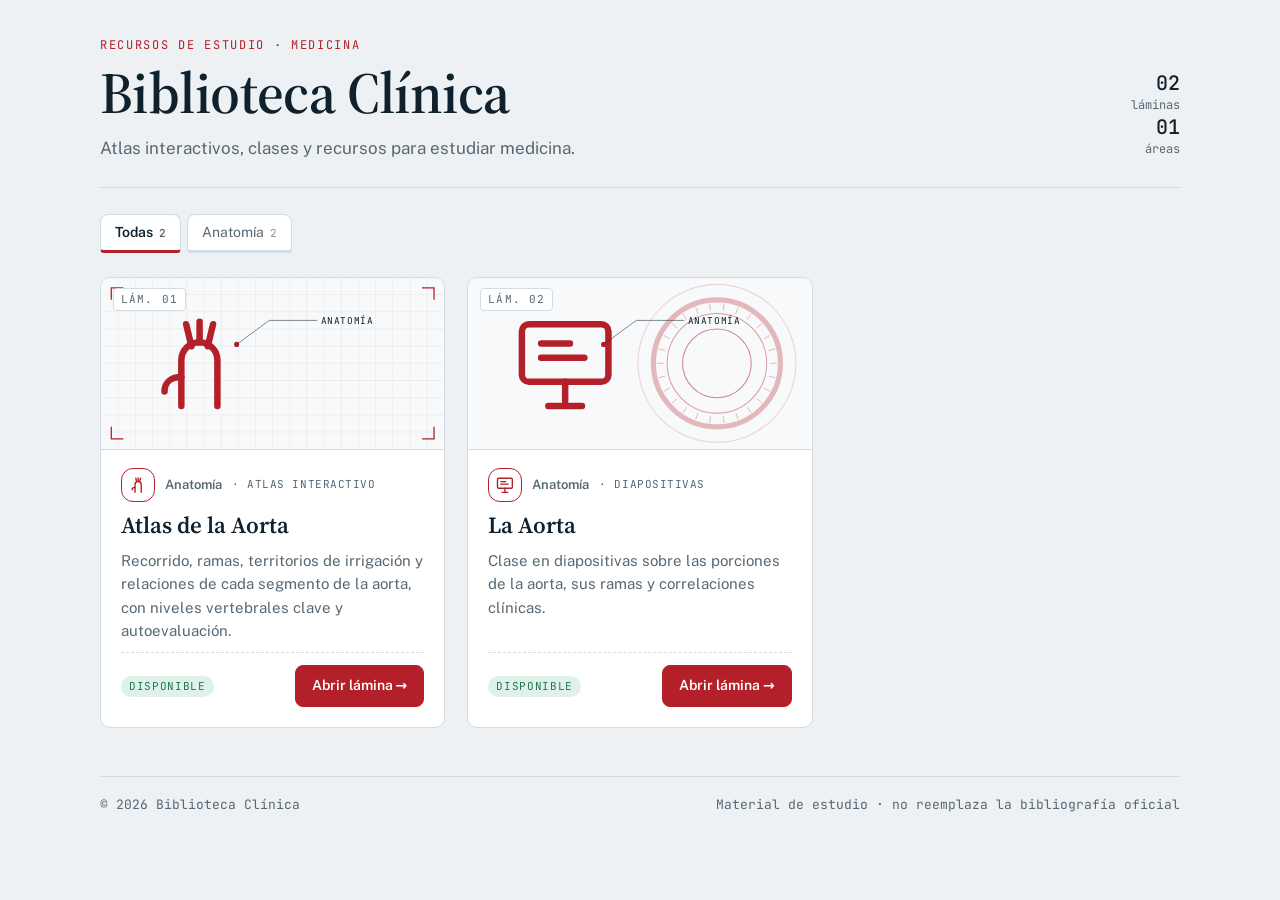
==== index.html @ d5d0f7e1 "Add files via upload" ====
<!doctype html>
<html lang="es">
<head>
<meta charset="utf-8">
<meta name="viewport" content="width=device-width,initial-scale=1,viewport-fit=cover">
<title>Biblioteca Clínica</title>
<meta name="description" content="Atlas interactivos, clases y recursos para estudiar medicina.">
<link rel="preconnect" href="https://fonts.googleapis.com">
<link rel="preconnect" href="https://fonts.gstatic.com" crossorigin>
<link rel="stylesheet" href="https://fonts.googleapis.com/css2?family=Source+Serif+4:ital,opsz,wght@0,8..60,400;0,8..60,600;1,8..60,400&family=Public+Sans:wght@400;500;600&family=JetBrains+Mono:wght@400;500&display=swap">
<link rel="stylesheet" href="estilo.css">
<style>
header{display:grid;grid-template-columns:1fr auto;gap:24px;align-items:end;padding-bottom:26px;border-bottom:1px solid var(--rule)}
h1{font-family:var(--display);font-weight:600;font-size:clamp(34px,6vw,58px);line-height:1.04;letter-spacing:-.01em;margin:8px 0 12px;text-wrap:balance}
.lema{margin:0;max-width:60ch;color:var(--muted);font-size:17px}
.ficha{font-family:var(--mono);font-size:12px;color:var(--muted);text-align:right;line-height:1.9;font-variant-numeric:tabular-nums}
.ficha b{color:var(--ink);font-weight:500;font-size:20px;display:block;line-height:1.1}
@media (max-width:600px){header{grid-template-columns:1fr}.ficha{text-align:left;display:flex;gap:24px}}
/* índice tipo pestañas de libro */
.indice{display:flex;flex-wrap:wrap;gap:6px;margin:26px 0 24px}
.tab{font:inherit;font-size:14px;padding:7px 14px 6px;border:1px solid var(--rule);border-bottom-width:3px;border-radius:8px 8px 4px 4px;background:var(--sheet);color:var(--muted);cursor:pointer}
.tab:hover{color:var(--ink)}
.tab[aria-pressed="true"]{color:var(--ink);border-bottom-color:var(--accent);font-weight:600}
.tab small{font-family:var(--mono);font-size:11px;margin-left:6px;opacity:.7}
/* láminas */
.grid{display:grid;grid-template-columns:repeat(auto-fill,minmax(310px,1fr));gap:22px}
.lam{background:var(--sheet);border:1px solid var(--rule);border-radius:10px;overflow:hidden;display:flex;flex-direction:column;min-width:0;transition:border-color .15s,transform .15s}
.lam:hover{border-color:var(--muted);transform:translateY(-2px)}
.cover{position:relative;aspect-ratio:2/1;max-width:100%;border-bottom:1px solid var(--rule)}
.num{position:absolute;top:10px;left:12px;font-family:var(--mono);font-size:11px;letter-spacing:.1em;color:var(--muted);background:var(--sheet);padding:2px 7px;border-radius:4px;border:1px solid var(--rule)}
.body{padding:18px 20px 20px;display:flex;flex-direction:column;gap:10px;flex:1}
.meta{display:flex;align-items:center;gap:10px;font-size:13px;color:var(--muted)}
.meta .area{font-weight:600}
.meta .formato{font-family:var(--mono);font-size:11px;letter-spacing:.05em;text-transform:uppercase}
.lam h2{font-family:var(--display);font-weight:600;font-size:23px;line-height:1.2;margin:0;text-wrap:balance}
.lam p{margin:0;color:var(--muted);font-size:15px;flex:1}
.pie{display:flex;justify-content:space-between;align-items:center;gap:10px;padding-top:12px;border-top:1px dashed var(--rule)}
.pie .soon{font-size:13px;color:var(--muted);font-style:italic}
.vacio{border:1px dashed var(--rule);border-radius:10px;padding:40px 20px;text-align:center;color:var(--muted)}
footer{margin-top:48px;padding-top:18px;border-top:1px solid var(--rule);font-size:13px;color:var(--muted);display:flex;justify-content:space-between;flex-wrap:wrap;gap:8px}
footer span{font-family:var(--mono)}
</style>
</head>
<body>
<main class="wrap">
  <header>
    <div>
      <div class="eyebrow">Recursos de estudio · Medicina</div>
      <h1 id="nombre">Biblioteca Clínica</h1>
      <p class="lema" id="lema">Atlas interactivos, clases y recursos para estudiar medicina.</p>
    </div>
    <div class="ficha" id="ficha"></div>
  </header>

  <nav class="indice" id="indice" aria-label="Filtrar por área"></nav>
  <div class="grid" id="grid"></div>
  <div class="vacio" id="vacio">Cargando láminas…</div>

  <footer>
    <span id="pie">© 2026 Biblioteca Clínica</span>
    <span>Material de estudio · no reemplaza la bibliografía oficial</span>
  </footer>
</main>

<script src="comun.js"></script>
<script>
const $ = id => document.getElementById(id), E = MED.esc;
let datos = [], area = 'Todas';
try { area = localStorage.getItem('med-area') || 'Todas'; } catch(e) {}
const pad = n => String(n).padStart(2, '0');

function dibujar(){
  const conteo = {};
  datos.forEach(d => { const a = d.cat || 'General'; conteo[a] = (conteo[a] || 0) + 1; });
  const areas = ['Todas', ...Object.keys(conteo)];
  if (!areas.includes(area)) area = 'Todas';
  $('indice').innerHTML = '';
  if (datos.length > 1) areas.forEach(a => {
    const b = document.createElement('button'); b.type = 'button'; b.className = 'tab';
    b.setAttribute('aria-pressed', a === area);
    b.innerHTML = `${E(a)}<small>${a === 'Todas' ? datos.length : conteo[a]}</small>`;
    b.onclick = () => { area = a; try { localStorage.setItem('med-area', a); } catch(e) {} dibujar(); };
    $('indice').appendChild(b);
  });
  $('ficha').innerHTML = datos.length ? `<div><b>${pad(datos.length)}</b>láminas</div><div><b>${pad(Object.keys(conteo).length)}</b>áreas</div>` : '';
  const lista = datos.map((d, i) => ({...d, n: i + 1})).filter(d => area === 'Todas' || (d.cat || 'General') === area);
  $('grid').innerHTML = lista.map(d => `
    <article class="lam c-${E(d.color || 'arterial')}">
      <div class="cover">${MED.portada(d.portada || 'lamina', d.color, d.logo, d.id, d.cat)}<span class="num">LÁM. ${pad(d.n)}</span></div>
      <div class="body">
        <div class="meta">${MED.icono(d.logo, d.color, 34)}<span class="area">${E(d.cat || 'General')}</span>${d.formato ? `<span class="formato">· ${E(d.formato)}</span>` : ''}</div>
        <h2>${E(d.nombre)}</h2>
        <p>${E(d.desc)}</p>
        <div class="pie"><span class="state ${d.estado === 'dev' ? 'dev' : 'live'}">${d.estado === 'dev' ? 'En preparación' : 'Disponible'}</span>
          ${d.url ? `<a class="btn" href="${E(d.url)}" target="_blank" rel="noopener">Abrir lámina →</a>` : '<span class="soon">Próximamente</span>'}</div>
      </div>
    </article>`).join('');
  $('vacio').hidden = datos.length > 0;
  if (!datos.length) $('vacio').textContent = 'Todavía no hay láminas publicadas.';
}

(async () => {
  let lista = null, sitio = null;
  try { const a = await fetch('/api/proyectos', {cache: 'no-store'}); if (a.ok){ const j = await a.json(); lista = j.proyectos; sitio = j.sitio; } } catch(e) {}
  if (!Array.isArray(lista)){
    try { const r = await fetch('proyectos.json', {cache: 'no-store'}); if (r.ok){ const j = await r.json(); lista = j.proyectos; sitio = sitio || j.sitio; } } catch(e) {}
  }
  if (sitio){
    if (sitio.nombre){ $('nombre').textContent = sitio.nombre; document.title = sitio.nombre; $('pie').textContent = '© 2026 ' + sitio.nombre; }
    if (sitio.lema) $('lema').textContent = sitio.lema;
  }
  if (!Array.isArray(lista)){ $('vacio').textContent = 'No se pudieron cargar las láminas. Recarga la página.'; return; }
  datos = lista.sort((a, b) => (a.orden ?? 0) - (b.orden ?? 0));
  dibujar();
})();
</script>
</body>
</html>
---- estilo.css ----
/* Layout: biblioteca tipo atlas — cada página es una "lámina" numerada; índice por área como pestañas de libro */
:root{
  --bg:#edf1f3; --sheet:#ffffff; --plate:#f7f9fa; --ink:#10212e; --muted:#566874; --rule:#d2dce2;
  --accent:#b3202a; --on-accent:#ffffff; --ok:#1d7a52; --ok-bg:#dff1e8; --dev:#8a5a00; --dev-bg:#fbefd0; --bad:#b3202a;
  --display:"Source Serif 4",Georgia,"Times New Roman",serif;
  --body:"Public Sans",system-ui,-apple-system,"Segoe UI",sans-serif;
  --mono:"JetBrains Mono",ui-monospace,Menlo,Consolas,monospace;
}
@media (prefers-color-scheme: dark){
  :root:not([data-theme="light"]){
    --bg:#0b141a; --sheet:#111e26; --plate:#0e1a21; --ink:#e4edf1; --muted:#93a6b1; --rule:#22343f;
    --accent:#ff6b6b; --on-accent:#1a0405; --ok:#6fd3a0; --ok-bg:#12301f; --dev:#f0c46a; --dev-bg:#33290f; --bad:#ff6b6b; color-scheme:dark;
  }
}
:root[data-theme="dark"]{
  --bg:#0b141a; --sheet:#111e26; --plate:#0e1a21; --ink:#e4edf1; --muted:#93a6b1; --rule:#22343f;
  --accent:#ff6b6b; --on-accent:#1a0405; --ok:#6fd3a0; --ok-bg:#12301f; --dev:#f0c46a; --dev-bg:#33290f; --bad:#ff6b6b; color-scheme:dark;
}
/* colores de tejido */
.c-arterial{--c:#b3202a} .c-venoso{--c:#2457a6} .c-linfatico{--c:#17806a}
.c-nervio{--c:#b07800} .c-hueso{--c:#7a6c55} .c-mucosa{--c:#b13f73}
@media (prefers-color-scheme: dark){:root:not([data-theme="light"]) :is(.c-arterial){--c:#ff7b7b}:root:not([data-theme="light"]) .c-venoso{--c:#7fa8ff}:root:not([data-theme="light"]) .c-linfatico{--c:#5fd4b3}:root:not([data-theme="light"]) .c-nervio{--c:#f2c14e}:root:not([data-theme="light"]) .c-hueso{--c:#cbbd9f}:root:not([data-theme="light"]) .c-mucosa{--c:#f08bbd}}
:root[data-theme="dark"] .c-arterial{--c:#ff7b7b}:root[data-theme="dark"] .c-venoso{--c:#7fa8ff}:root[data-theme="dark"] .c-linfatico{--c:#5fd4b3}:root[data-theme="dark"] .c-nervio{--c:#f2c14e}:root[data-theme="dark"] .c-hueso{--c:#cbbd9f}:root[data-theme="dark"] .c-mucosa{--c:#f08bbd}

*{box-sizing:border-box}
html{background:var(--bg)}
body{margin:0;background:var(--bg);color:var(--ink);font-family:var(--body);font-size:16px;line-height:1.55;
  padding-top:env(safe-area-inset-top,0px);padding-bottom:env(safe-area-inset-bottom,0px)}
img{max-width:100%}[hidden]{display:none!important}
a{color:inherit}
:focus-visible{outline:2px solid var(--accent);outline-offset:2px}
.wrap{max-width:1120px;margin:0 auto;padding-inline:20px;padding-block:36px 56px}
.eyebrow{font-family:var(--mono);font-size:12px;letter-spacing:.14em;text-transform:uppercase;color:var(--accent)}
.med-ico{display:inline-grid;place-items:center;border-radius:12px;background:var(--sheet);border:1.5px solid var(--c);color:var(--c);flex:none}
.med-ico svg{width:62%;height:62%;stroke:var(--c)}
.med-cover{display:block;width:100%;height:100%}
.btn{display:inline-flex;align-items:center;gap:6px;font:inherit;font-weight:600;font-size:14px;text-decoration:none;padding:9px 16px;border-radius:8px;
  background:var(--accent);color:var(--on-accent);border:1px solid var(--accent);cursor:pointer}
.btn:hover{filter:brightness(1.08)}
.btn.ghost{background:transparent;color:var(--ink);border-color:var(--rule)}
.btn.ghost:hover{border-color:var(--ink)}
.btn:disabled{opacity:.5;cursor:default}
.state{display:inline-block;font-family:var(--mono);font-size:11px;letter-spacing:.06em;text-transform:uppercase;padding:2px 8px;border-radius:999px}
.state.live{background:var(--ok-bg);color:var(--ok)}
.state.dev{background:var(--dev-bg);color:var(--dev)}
@media (prefers-reduced-motion:reduce){*{transition:none!important;animation:none!important}}
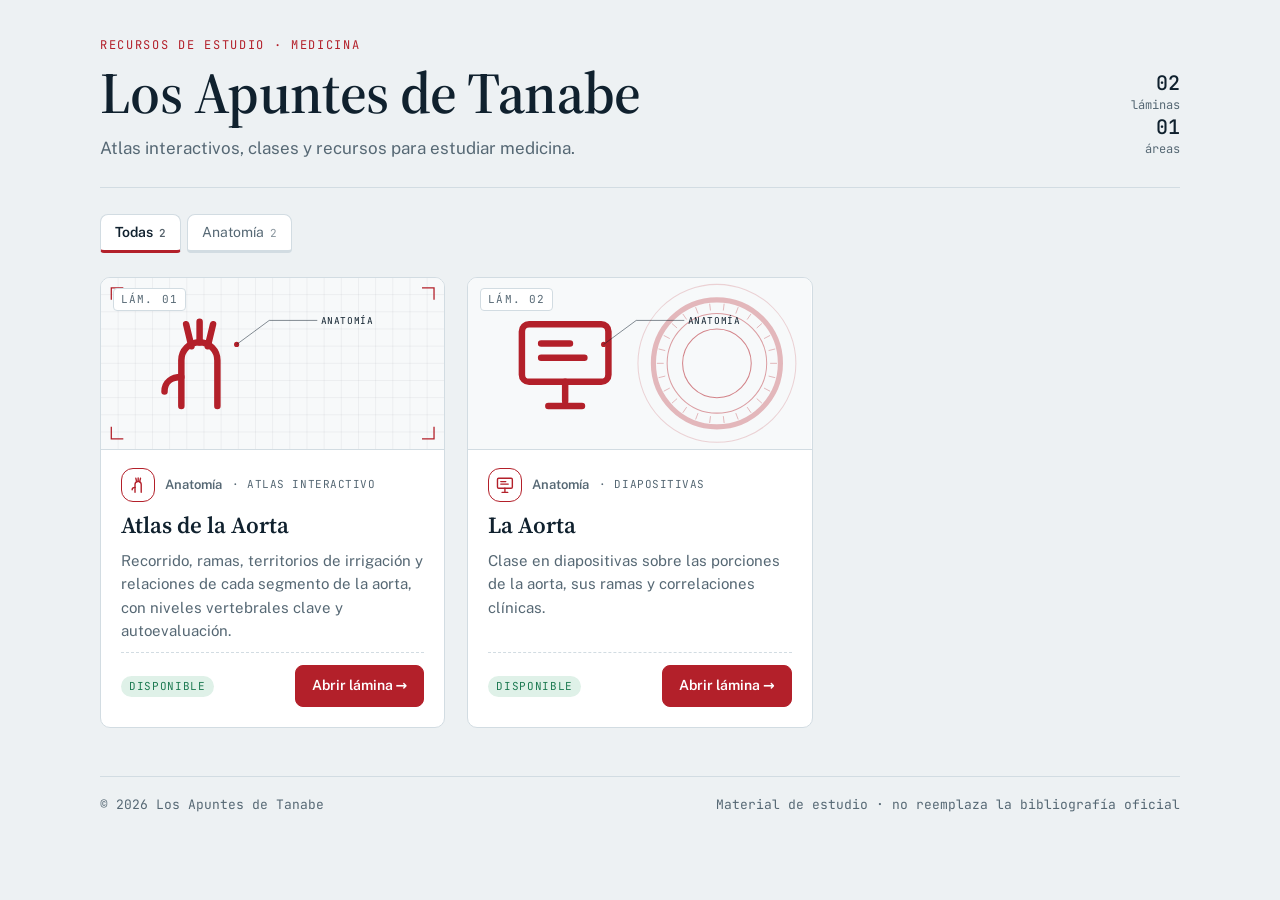
==== commit 425d973b: "Add files via upload" ====
--- a/index.html
+++ b/index.html
@@ -3,7 +3,7 @@
 <head>
 <meta charset="utf-8">
 <meta name="viewport" content="width=device-width,initial-scale=1,viewport-fit=cover">
-<title>Biblioteca Clínica</title>
+<title>Los Apuntes de Tanabe</title>
 <meta name="description" content="Atlas interactivos, clases y recursos para estudiar medicina.">
 <link rel="preconnect" href="https://fonts.googleapis.com">
 <link rel="preconnect" href="https://fonts.gstatic.com" crossorigin>
@@ -46,7 +46,7 @@
   <header>
     <div>
       <div class="eyebrow">Recursos de estudio · Medicina</div>
-      <h1 id="nombre">Biblioteca Clínica</h1>
+      <h1 id="nombre">Los Apuntes de Tanabe</h1>
       <p class="lema" id="lema">Atlas interactivos, clases y recursos para estudiar medicina.</p>
     </div>
     <div class="ficha" id="ficha"></div>
@@ -57,7 +57,7 @@
   <div class="vacio" id="vacio">Cargando láminas…</div>
 
   <footer>
-    <span id="pie">© 2026 Biblioteca Clínica</span>
+    <span id="pie">© 2026 Los Apuntes de Tanabe</span>
     <span>Material de estudio · no reemplaza la bibliografía oficial</span>
   </footer>
 </main>
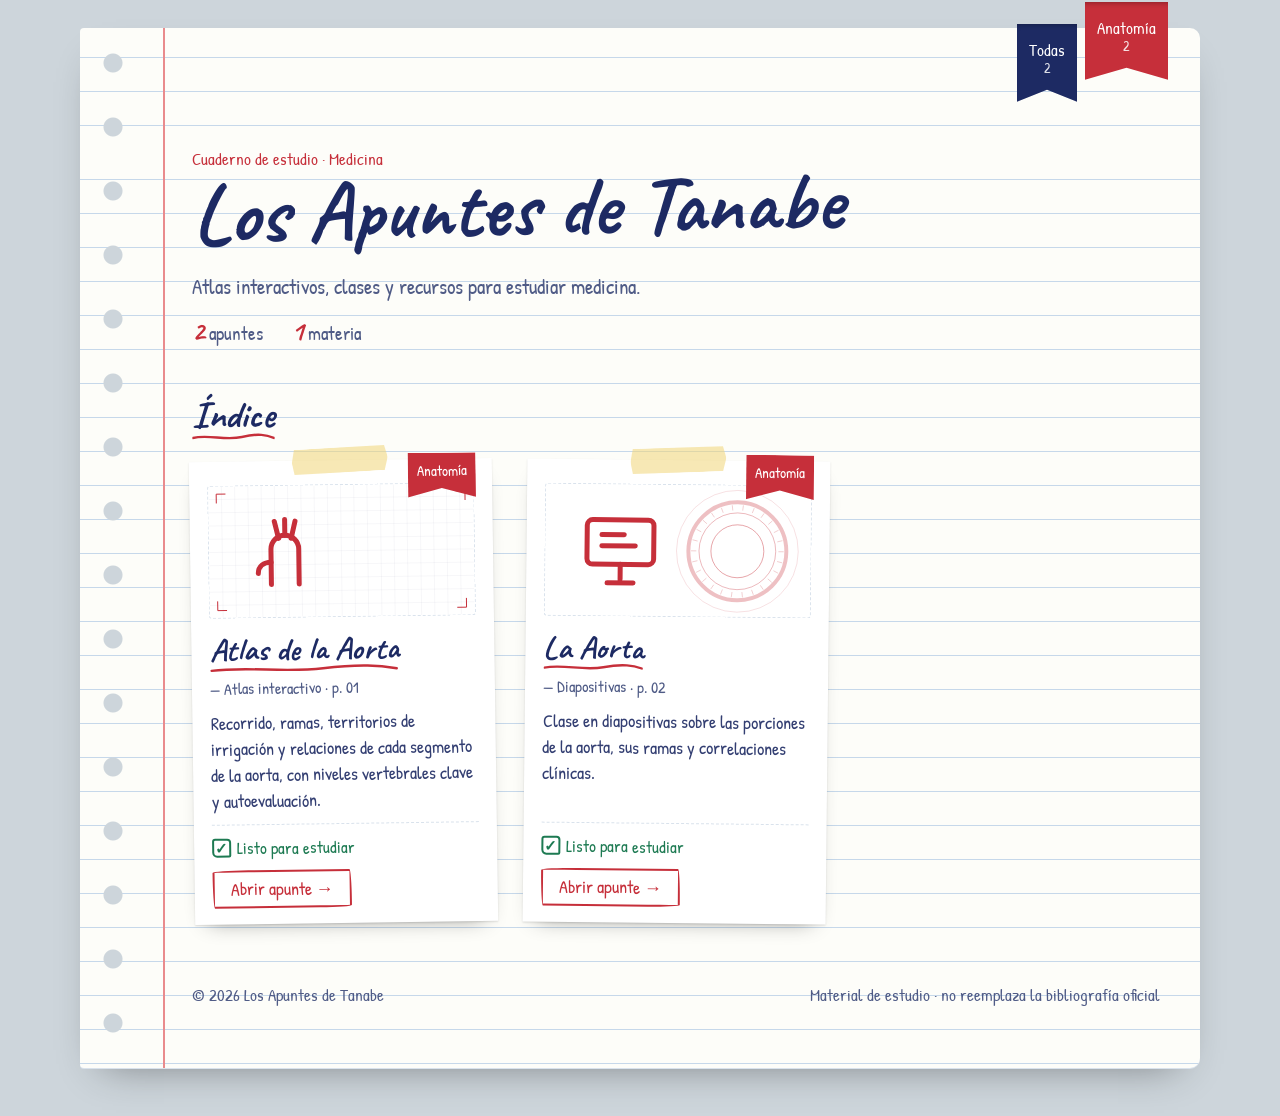
==== commit 86b6f265: "Add files via upload" ====
--- a/index.html
+++ b/index.html
@@ -7,60 +7,89 @@
 <meta name="description" content="Atlas interactivos, clases y recursos para estudiar medicina.">
 <link rel="preconnect" href="https://fonts.googleapis.com">
 <link rel="preconnect" href="https://fonts.gstatic.com" crossorigin>
-<link rel="stylesheet" href="https://fonts.googleapis.com/css2?family=Source+Serif+4:ital,opsz,wght@0,8..60,400;0,8..60,600;1,8..60,400&family=Public+Sans:wght@400;500;600&family=JetBrains+Mono:wght@400;500&display=swap">
+<link rel="stylesheet" href="https://fonts.googleapis.com/css2?family=Caveat:wght@500;700&family=Patrick+Hand&display=swap">
 <link rel="stylesheet" href="estilo.css">
 <style>
-header{display:grid;grid-template-columns:1fr auto;gap:24px;align-items:end;padding-bottom:26px;border-bottom:1px solid var(--rule)}
-h1{font-family:var(--display);font-weight:600;font-size:clamp(34px,6vw,58px);line-height:1.04;letter-spacing:-.01em;margin:8px 0 12px;text-wrap:balance}
-.lema{margin:0;max-width:60ch;color:var(--muted);font-size:17px}
-.ficha{font-family:var(--mono);font-size:12px;color:var(--muted);text-align:right;line-height:1.9;font-variant-numeric:tabular-nums}
-.ficha b{color:var(--ink);font-weight:500;font-size:20px;display:block;line-height:1.1}
-@media (max-width:600px){header{grid-template-columns:1fr}.ficha{text-align:left;display:flex;gap:24px}}
-/* índice tipo pestañas de libro */
-.indice{display:flex;flex-wrap:wrap;gap:6px;margin:26px 0 24px}
-.tab{font:inherit;font-size:14px;padding:7px 14px 6px;border:1px solid var(--rule);border-bottom-width:3px;border-radius:8px 8px 4px 4px;background:var(--sheet);color:var(--muted);cursor:pointer}
-.tab:hover{color:var(--ink)}
-.tab[aria-pressed="true"]{color:var(--ink);border-bottom-color:var(--accent);font-weight:600}
-.tab small{font-family:var(--mono);font-size:11px;margin-left:6px;opacity:.7}
-/* láminas */
-.grid{display:grid;grid-template-columns:repeat(auto-fill,minmax(310px,1fr));gap:22px}
-.lam{background:var(--sheet);border:1px solid var(--rule);border-radius:10px;overflow:hidden;display:flex;flex-direction:column;min-width:0;transition:border-color .15s,transform .15s}
-.lam:hover{border-color:var(--muted);transform:translateY(-2px)}
-.cover{position:relative;aspect-ratio:2/1;max-width:100%;border-bottom:1px solid var(--rule)}
-.num{position:absolute;top:10px;left:12px;font-family:var(--mono);font-size:11px;letter-spacing:.1em;color:var(--muted);background:var(--sheet);padding:2px 7px;border-radius:4px;border:1px solid var(--rule)}
-.body{padding:18px 20px 20px;display:flex;flex-direction:column;gap:10px;flex:1}
-.meta{display:flex;align-items:center;gap:10px;font-size:13px;color:var(--muted)}
-.meta .area{font-weight:600}
-.meta .formato{font-family:var(--mono);font-size:11px;letter-spacing:.05em;text-transform:uppercase}
-.lam h2{font-family:var(--display);font-weight:600;font-size:23px;line-height:1.2;margin:0;text-wrap:balance}
-.lam p{margin:0;color:var(--muted);font-size:15px;flex:1}
-.pie{display:flex;justify-content:space-between;align-items:center;gap:10px;padding-top:12px;border-top:1px dashed var(--rule)}
-.pie .soon{font-size:13px;color:var(--muted);font-style:italic}
-.vacio{border:1px dashed var(--rule);border-radius:10px;padding:40px 20px;text-align:center;color:var(--muted)}
-footer{margin-top:48px;padding-top:18px;border-top:1px solid var(--rule);font-size:13px;color:var(--muted);display:flex;justify-content:space-between;flex-wrap:wrap;gap:8px}
-footer span{font-family:var(--mono)}
+.mesa{padding-inline:16px;padding-block:28px 48px}
+/* la hoja */
+.hoja{position:relative;max-width:1120px;margin:0 auto;background-color:var(--paper);
+  background-image:
+    linear-gradient(90deg,transparent 0 calc(var(--m) - 1px),var(--margin) calc(var(--m) - 1px) calc(var(--m) + 1px),transparent calc(var(--m) + 1px)),
+    repeating-linear-gradient(180deg,transparent 0 calc(var(--renglon) - 1px),var(--line) calc(var(--renglon) - 1px) var(--renglon));
+  background-position:0 0,0 118px;
+  --m:84px; padding:118px 40px 56px calc(var(--m) + 28px);
+  border-radius:4px 10px 10px 4px;box-shadow:0 1px 0 var(--rule),0 18px 40px -22px rgba(0,0,0,.45)}
+/* agujeros del cuaderno */
+.hoja::before{content:"";position:absolute;left:22px;top:24px;bottom:24px;width:22px;
+  background:radial-gradient(circle at 11px 11px,var(--hole) 0 9px,transparent 10px) 0 0/22px 64px repeat-y}
+/* marcadores de página (áreas) */
+.marcadores{position:absolute;top:-4px;right:32px;display:flex;gap:8px;align-items:flex-start;max-width:calc(100% - var(--m) - 60px);flex-wrap:wrap;justify-content:flex-end}
+.cinta{position:relative;font-family:var(--body);font-size:17px;line-height:1.15;color:var(--on-c);background:var(--c);border:0;cursor:pointer;
+  padding:16px 12px 26px;min-width:58px;max-width:140px;text-align:center;
+  clip-path:polygon(0 0,100% 0,100% 100%,50% calc(100% - 12px),0 100%);
+  transform:translateY(-22px);transition:transform .2s;box-shadow:inset 0 6px 6px -6px rgba(0,0,0,.4)}
+.cinta:hover{transform:translateY(-12px)}
+.cinta[aria-pressed="true"]{transform:translateY(0)}
+.cinta small{display:block;font-size:14px;opacity:.85}
+/* encabezado escrito */
+.titulo{margin:0;font-family:var(--display);font-weight:700;font-size:clamp(46px,8vw,84px);line-height:1;color:var(--ink);text-wrap:balance;transform:rotate(-1.2deg);transform-origin:left}
+.lema{margin:14px 0 0;max-width:58ch;font-size:21px;line-height:var(--renglon);color:var(--muted)}
+.fecha{display:flex;flex-wrap:wrap;gap:6px 28px;margin-top:10px;font-size:19px;line-height:var(--renglon);color:var(--muted)}
+.fecha b{font-family:var(--display);font-size:28px;color:var(--accent);font-weight:700}
+/* subtítulos subrayados a mano */
+.subrayado{display:inline;padding-bottom:4px;background-repeat:no-repeat;background-size:100% 10px;background-position:0 100%;
+  background-image:url("data:image/svg+xml,%3Csvg xmlns='http://www.w3.org/2000/svg' viewBox='0 0 200 10' preserveAspectRatio='none'%3E%3Cpath d='M2 6 C 40 2, 80 9, 120 5 S 180 3, 198 6' fill='none' stroke='%23c62f3a' stroke-width='2.4' stroke-linecap='round'/%3E%3C/svg%3E")}
+@media (prefers-color-scheme: dark){:root:not([data-theme="light"]) .subrayado{background-image:url("data:image/svg+xml,%3Csvg xmlns='http://www.w3.org/2000/svg' viewBox='0 0 200 10' preserveAspectRatio='none'%3E%3Cpath d='M2 6 C 40 2, 80 9, 120 5 S 180 3, 198 6' fill='none' stroke='%23ff8a80' stroke-width='2.4' stroke-linecap='round'/%3E%3C/svg%3E")}}
+:root[data-theme="dark"] .subrayado{background-image:url("data:image/svg+xml,%3Csvg xmlns='http://www.w3.org/2000/svg' viewBox='0 0 200 10' preserveAspectRatio='none'%3E%3Cpath d='M2 6 C 40 2, 80 9, 120 5 S 180 3, 198 6' fill='none' stroke='%23ff8a80' stroke-width='2.4' stroke-linecap='round'/%3E%3C/svg%3E")}
+.seccion{margin:46px 0 26px;font-family:var(--display);font-weight:700;font-size:38px;line-height:1}
+/* fichas pegadas */
+.grid{display:grid;grid-template-columns:repeat(auto-fill,minmax(290px,1fr));gap:40px 30px}
+.ficha{position:relative;background:var(--card);padding:18px 18px 16px;display:flex;flex-direction:column;gap:10px;min-width:0;
+  box-shadow:0 1px 2px rgba(0,0,0,.12),0 10px 22px -14px rgba(0,0,0,.45);transform:rotate(var(--r,0deg));transition:transform .2s}
+.ficha:hover{transform:rotate(0deg) translateY(-3px)}
+.ficha:nth-child(3n+1){--r:-.8deg}.ficha:nth-child(3n+2){--r:.6deg}.ficha:nth-child(3n){--r:-.3deg}
+.ficha::before{content:"";position:absolute;top:-13px;left:50%;width:96px;height:26px;margin-left:-48px;background:var(--tape);transform:rotate(-3deg);
+  clip-path:polygon(3% 0,97% 4%,100% 50%,96% 100%,2% 96%,0 50%)}
+.marca{position:absolute;top:-6px;right:16px;background:var(--c);color:var(--on-c);font-size:15px;line-height:1.1;padding:10px 9px 18px;max-width:46%;text-align:center;
+  clip-path:polygon(0 0,100% 0,100% 100%,50% calc(100% - 9px),0 100%)}
+.dibujo{aspect-ratio:2/1;max-width:100%;border:1.5px dashed var(--rule);border-radius:3px;overflow:hidden;margin-top:6px}
+.ficha h2{margin:4px 0 0;font-family:var(--display);font-weight:700;font-size:32px;line-height:1.1;text-wrap:balance}
+.formato{font-size:16px;color:var(--muted);margin-top:-2px}
+.ficha p{margin:0;color:var(--ink);font-size:18px;line-height:1.45;flex:1;opacity:.9}
+.pie{display:flex;justify-content:space-between;align-items:center;gap:10px;flex-wrap:wrap;padding-top:10px;border-top:1.5px dashed var(--rule)}
+.soon{color:var(--muted);font-size:17px}
+.vacio{font-size:21px;line-height:var(--renglon);color:var(--muted)}
+.firma{margin-top:56px;display:flex;justify-content:space-between;flex-wrap:wrap;gap:8px 20px;font-size:17px;line-height:var(--renglon);color:var(--muted)}
+@media (max-width:700px){
+  .hoja{--m:40px;padding:104px 18px 40px calc(var(--m) + 14px)}
+  .hoja::before{left:8px;width:18px;background:radial-gradient(circle at 9px 9px,var(--hole) 0 7px,transparent 8px) 0 0/18px 56px repeat-y}
+  .marcadores{right:12px;left:calc(var(--m) + 6px);max-width:none;justify-content:flex-start}
+  .cinta{min-width:0;padding:12px 9px 20px;font-size:15px}
+  .grid{grid-template-columns:1fr}
+}
 </style>
 </head>
 <body>
-<main class="wrap">
-  <header>
-    <div>
-      <div class="eyebrow">Recursos de estudio · Medicina</div>
-      <h1 id="nombre">Los Apuntes de Tanabe</h1>
+<div class="mesa">
+  <main class="hoja">
+    <nav class="marcadores" id="marcadores" aria-label="Filtrar por área"></nav>
+    <header>
+      <div class="eyebrow">Cuaderno de estudio · Medicina</div>
+      <h1 class="titulo" id="nombre">Los Apuntes de Tanabe</h1>
       <p class="lema" id="lema">Atlas interactivos, clases y recursos para estudiar medicina.</p>
-    </div>
-    <div class="ficha" id="ficha"></div>
-  </header>
+      <div class="fecha" id="fecha"></div>
+    </header>
 
-  <nav class="indice" id="indice" aria-label="Filtrar por área"></nav>
-  <div class="grid" id="grid"></div>
-  <div class="vacio" id="vacio">Cargando láminas…</div>
+    <h2 class="seccion"><span class="subrayado" id="seccion">Índice</span></h2>
+    <div class="grid" id="grid"></div>
+    <p class="vacio" id="vacio">Abriendo el cuaderno…</p>
 
-  <footer>
-    <span id="pie">© 2026 Los Apuntes de Tanabe</span>
-    <span>Material de estudio · no reemplaza la bibliografía oficial</span>
-  </footer>
-</main>
+    <footer class="firma">
+      <span id="pie">© 2026 Los Apuntes de Tanabe</span>
+      <span>Material de estudio · no reemplaza la bibliografía oficial</span>
+    </footer>
+  </main>
+</div>
 
 <script src="comun.js"></script>
 <script>
@@ -70,33 +99,34 @@
 const pad = n => String(n).padStart(2, '0');
 
 function dibujar(){
-  const conteo = {};
-  datos.forEach(d => { const a = d.cat || 'General'; conteo[a] = (conteo[a] || 0) + 1; });
+  const conteo = {}, colorDe = {};
+  datos.forEach(d => { const a = d.cat || 'General'; conteo[a] = (conteo[a] || 0) + 1; if (!colorDe[a]) colorDe[a] = d.color || 'arterial'; });
   const areas = ['Todas', ...Object.keys(conteo)];
   if (!areas.includes(area)) area = 'Todas';
-  $('indice').innerHTML = '';
-  if (datos.length > 1) areas.forEach(a => {
-    const b = document.createElement('button'); b.type = 'button'; b.className = 'tab';
+  $('marcadores').innerHTML = '';
+  if (datos.length) areas.forEach(a => {
+    const b = document.createElement('button'); b.type = 'button';
+    b.className = 'cinta ' + (a === 'Todas' ? 'c-tinta' : 'c-' + colorDe[a]);
     b.setAttribute('aria-pressed', a === area);
     b.innerHTML = `${E(a)}<small>${a === 'Todas' ? datos.length : conteo[a]}</small>`;
     b.onclick = () => { area = a; try { localStorage.setItem('med-area', a); } catch(e) {} dibujar(); };
-    $('indice').appendChild(b);
+    $('marcadores').appendChild(b);
   });
-  $('ficha').innerHTML = datos.length ? `<div><b>${pad(datos.length)}</b>láminas</div><div><b>${pad(Object.keys(conteo).length)}</b>áreas</div>` : '';
+  $('fecha').innerHTML = datos.length ? `<span><b>${datos.length}</b> apuntes</span><span><b>${Object.keys(conteo).length}</b> ${Object.keys(conteo).length === 1 ? 'materia' : 'materias'}</span>` : '';
+  $('seccion').textContent = area === 'Todas' ? 'Índice' : area;
   const lista = datos.map((d, i) => ({...d, n: i + 1})).filter(d => area === 'Todas' || (d.cat || 'General') === area);
   $('grid').innerHTML = lista.map(d => `
-    <article class="lam c-${E(d.color || 'arterial')}">
-      <div class="cover">${MED.portada(d.portada || 'lamina', d.color, d.logo, d.id, d.cat)}<span class="num">LÁM. ${pad(d.n)}</span></div>
-      <div class="body">
-        <div class="meta">${MED.icono(d.logo, d.color, 34)}<span class="area">${E(d.cat || 'General')}</span>${d.formato ? `<span class="formato">· ${E(d.formato)}</span>` : ''}</div>
-        <h2>${E(d.nombre)}</h2>
-        <p>${E(d.desc)}</p>
-        <div class="pie"><span class="state ${d.estado === 'dev' ? 'dev' : 'live'}">${d.estado === 'dev' ? 'En preparación' : 'Disponible'}</span>
-          ${d.url ? `<a class="btn" href="${E(d.url)}" target="_blank" rel="noopener">Abrir lámina →</a>` : '<span class="soon">Próximamente</span>'}</div>
-      </div>
+    <article class="ficha c-${E(d.color || 'arterial')}">
+      <span class="marca">${E(d.cat || 'General')}</span>
+      <div class="dibujo">${MED.portada(d.portada || 'lamina', d.color, d.logo, d.id, '')}</div>
+      <h2><span class="subrayado">${E(d.nombre)}</span></h2>
+      ${d.formato ? `<div class="formato">— ${E(d.formato)} · p. ${pad(d.n)}</div>` : `<div class="formato">p. ${pad(d.n)}</div>`}
+      <p>${E(d.desc)}</p>
+      <div class="pie"><span class="state ${d.estado === 'dev' ? 'dev' : 'live'}">${d.estado === 'dev' ? 'En preparación' : 'Listo para estudiar'}</span>
+        ${d.url ? `<a class="btn" href="${E(d.url)}" target="_blank" rel="noopener">Abrir apunte →</a>` : '<span class="soon">Pronto…</span>'}</div>
     </article>`).join('');
   $('vacio').hidden = datos.length > 0;
-  if (!datos.length) $('vacio').textContent = 'Todavía no hay láminas publicadas.';
+  if (!datos.length) $('vacio').textContent = 'Todavía no hay apuntes en este cuaderno.';
 }
 
 (async () => {
@@ -109,7 +139,7 @@
     if (sitio.nombre){ $('nombre').textContent = sitio.nombre; document.title = sitio.nombre; $('pie').textContent = '© 2026 ' + sitio.nombre; }
     if (sitio.lema) $('lema').textContent = sitio.lema;
   }
-  if (!Array.isArray(lista)){ $('vacio').textContent = 'No se pudieron cargar las láminas. Recarga la página.'; return; }
+  if (!Array.isArray(lista)){ $('vacio').textContent = 'No se pudo abrir el cuaderno. Recarga la página.'; return; }
   datos = lista.sort((a, b) => (a.orden ?? 0) - (b.orden ?? 0));
   dibujar();
 })();
--- a/estilo.css
+++ b/estilo.css
@@ -1,46 +1,58 @@
-/* Layout: biblioteca tipo atlas — cada página es una "lámina" numerada; índice por área como pestañas de libro */
+/* Layout: hoja de cuaderno — renglones azules, margen rojo, espiral a la izquierda; áreas como cintas marcapáginas; cada recurso es una ficha pegada con cinta */
 :root{
-  --bg:#edf1f3; --sheet:#ffffff; --plate:#f7f9fa; --ink:#10212e; --muted:#566874; --rule:#d2dce2;
-  --accent:#b3202a; --on-accent:#ffffff; --ok:#1d7a52; --ok-bg:#dff1e8; --dev:#8a5a00; --dev-bg:#fbefd0; --bad:#b3202a;
-  --display:"Source Serif 4",Georgia,"Times New Roman",serif;
-  --body:"Public Sans",system-ui,-apple-system,"Segoe UI",sans-serif;
-  --mono:"JetBrains Mono",ui-monospace,Menlo,Consolas,monospace;
+  --desk:#cdd5db; --paper:#fdfdf9; --card:#ffffff; --line:#c6d8ea; --margin:#e98b8d; --hole:#cdd5db;
+  --ink:#1d2a63; --muted:#4f5b86; --rule:#d9e2ec; --accent:#c62f3a; --on-accent:#ffffff;
+  --tape:rgba(240,214,120,.55); --on-c:#ffffff; --plate:transparent;
+  --ok:#1d7a52; --ok-bg:#dff1e8; --dev:#8a5a00; --dev-bg:#fbefd0; --bad:#c62f3a;
+  --bg:var(--paper); --sheet:var(--card);
+  --display:"Caveat","Segoe Print","Bradley Hand","Comic Sans MS",cursive;
+  --body:"Patrick Hand","Segoe Print","Bradley Hand","Comic Sans MS",cursive;
+  --mono:"Patrick Hand","Segoe Print",cursive;
+  --renglon:34px;
 }
 @media (prefers-color-scheme: dark){
   :root:not([data-theme="light"]){
-    --bg:#0b141a; --sheet:#111e26; --plate:#0e1a21; --ink:#e4edf1; --muted:#93a6b1; --rule:#22343f;
-    --accent:#ff6b6b; --on-accent:#1a0405; --ok:#6fd3a0; --ok-bg:#12301f; --dev:#f0c46a; --dev-bg:#33290f; --bad:#ff6b6b; color-scheme:dark;
+    --desk:#090b0f; --paper:#1b1f27; --card:#232833; --line:#2c3748; --margin:#8d3f46; --hole:#090b0f;
+    --ink:#ece8da; --muted:#a9b0c2; --rule:#343d4d; --accent:#ff8a80; --on-accent:#1b0b0b;
+    --tape:rgba(214,190,110,.28); --on-c:#14161b;
+    --ok:#7ad9a8; --ok-bg:#163326; --dev:#f2c66b; --dev-bg:#382c10; --bad:#ff8a80; color-scheme:dark;
   }
 }
 :root[data-theme="dark"]{
-  --bg:#0b141a; --sheet:#111e26; --plate:#0e1a21; --ink:#e4edf1; --muted:#93a6b1; --rule:#22343f;
-  --accent:#ff6b6b; --on-accent:#1a0405; --ok:#6fd3a0; --ok-bg:#12301f; --dev:#f0c46a; --dev-bg:#33290f; --bad:#ff6b6b; color-scheme:dark;
+  --desk:#090b0f; --paper:#1b1f27; --card:#232833; --line:#2c3748; --margin:#8d3f46; --hole:#090b0f;
+  --ink:#ece8da; --muted:#a9b0c2; --rule:#343d4d; --accent:#ff8a80; --on-accent:#1b0b0b;
+  --tape:rgba(214,190,110,.28); --on-c:#14161b;
+  --ok:#7ad9a8; --ok-bg:#163326; --dev:#f2c66b; --dev-bg:#382c10; --bad:#ff8a80; color-scheme:dark;
 }
-/* colores de tejido */
-.c-arterial{--c:#b3202a} .c-venoso{--c:#2457a6} .c-linfatico{--c:#17806a}
-.c-nervio{--c:#b07800} .c-hueso{--c:#7a6c55} .c-mucosa{--c:#b13f73}
-@media (prefers-color-scheme: dark){:root:not([data-theme="light"]) :is(.c-arterial){--c:#ff7b7b}:root:not([data-theme="light"]) .c-venoso{--c:#7fa8ff}:root:not([data-theme="light"]) .c-linfatico{--c:#5fd4b3}:root:not([data-theme="light"]) .c-nervio{--c:#f2c14e}:root:not([data-theme="light"]) .c-hueso{--c:#cbbd9f}:root:not([data-theme="light"]) .c-mucosa{--c:#f08bbd}}
-:root[data-theme="dark"] .c-arterial{--c:#ff7b7b}:root[data-theme="dark"] .c-venoso{--c:#7fa8ff}:root[data-theme="dark"] .c-linfatico{--c:#5fd4b3}:root[data-theme="dark"] .c-nervio{--c:#f2c14e}:root[data-theme="dark"] .c-hueso{--c:#cbbd9f}:root[data-theme="dark"] .c-mucosa{--c:#f08bbd}
+/* colores de tejido (para íconos, dibujos y marcadores) */
+.c-arterial{--c:#c62f3a} .c-venoso{--c:#2a5cb0} .c-linfatico{--c:#17806a}
+.c-nervio{--c:#b57a00} .c-hueso{--c:#7a6c55} .c-mucosa{--c:#b13f73} .c-tinta{--c:var(--ink)}
+@media (prefers-color-scheme: dark){:root:not([data-theme="light"]) .c-arterial{--c:#ff8a80}:root:not([data-theme="light"]) .c-venoso{--c:#86adff}:root:not([data-theme="light"]) .c-linfatico{--c:#62d6b5}:root:not([data-theme="light"]) .c-nervio{--c:#f2c14e}:root:not([data-theme="light"]) .c-hueso{--c:#cdbf9f}:root:not([data-theme="light"]) .c-mucosa{--c:#f293c2}}
+:root[data-theme="dark"] .c-arterial{--c:#ff8a80}:root[data-theme="dark"] .c-venoso{--c:#86adff}:root[data-theme="dark"] .c-linfatico{--c:#62d6b5}:root[data-theme="dark"] .c-nervio{--c:#f2c14e}:root[data-theme="dark"] .c-hueso{--c:#cdbf9f}:root[data-theme="dark"] .c-mucosa{--c:#f293c2}
 
 *{box-sizing:border-box}
-html{background:var(--bg)}
-body{margin:0;background:var(--bg);color:var(--ink);font-family:var(--body);font-size:16px;line-height:1.55;
+html{background:var(--desk)}
+body{margin:0;background:var(--desk);color:var(--ink);font-family:var(--body);font-size:19px;line-height:1.5;
   padding-top:env(safe-area-inset-top,0px);padding-bottom:env(safe-area-inset-bottom,0px)}
 img{max-width:100%}[hidden]{display:none!important}
 a{color:inherit}
-:focus-visible{outline:2px solid var(--accent);outline-offset:2px}
-.wrap{max-width:1120px;margin:0 auto;padding-inline:20px;padding-block:36px 56px}
-.eyebrow{font-family:var(--mono);font-size:12px;letter-spacing:.14em;text-transform:uppercase;color:var(--accent)}
-.med-ico{display:inline-grid;place-items:center;border-radius:12px;background:var(--sheet);border:1.5px solid var(--c);color:var(--c);flex:none}
-.med-ico svg{width:62%;height:62%;stroke:var(--c)}
+:focus-visible{outline:2px dashed var(--accent);outline-offset:3px}
+.eyebrow{font-family:var(--body);font-size:17px;color:var(--accent)}
+.med-ico{display:inline-grid;place-items:center;border-radius:50%;background:transparent;border:1.8px solid var(--c);color:var(--c);flex:none}
+.med-ico svg{width:60%;height:60%;stroke:var(--c)}
 .med-cover{display:block;width:100%;height:100%}
-.btn{display:inline-flex;align-items:center;gap:6px;font:inherit;font-weight:600;font-size:14px;text-decoration:none;padding:9px 16px;border-radius:8px;
-  background:var(--accent);color:var(--on-accent);border:1px solid var(--accent);cursor:pointer}
-.btn:hover{filter:brightness(1.08)}
-.btn.ghost{background:transparent;color:var(--ink);border-color:var(--rule)}
-.btn.ghost:hover{border-color:var(--ink)}
+/* botones con borde "dibujado a mano" */
+.btn{display:inline-flex;align-items:center;gap:6px;font-family:var(--body);font-size:18px;line-height:1.2;text-decoration:none;padding:6px 16px;
+  background:transparent;color:var(--accent);border:2px solid var(--accent);cursor:pointer;
+  border-radius:255px 15px 225px 15px/15px 225px 15px 255px;transition:transform .15s}
+.btn:hover{transform:rotate(-1.5deg) scale(1.03)}
+.btn.primary{background:var(--accent);color:var(--on-accent)}
+.btn.ghost{color:var(--ink);border-color:var(--muted)}
 .btn:disabled{opacity:.5;cursor:default}
-.state{display:inline-block;font-family:var(--mono);font-size:11px;letter-spacing:.06em;text-transform:uppercase;padding:2px 8px;border-radius:999px}
-.state.live{background:var(--ok-bg);color:var(--ok)}
-.state.dev{background:var(--dev-bg);color:var(--dev)}
+.state{display:inline-flex;align-items:center;gap:6px;font-size:17px}
+.state::before{content:"";width:15px;height:15px;border:2px solid currentColor;border-radius:3px 4px 2px 5px;flex:none}
+.state.live{color:var(--ok)}
+.state::before{display:grid;place-items:center;font-size:15px;line-height:1;font-weight:700}
+.state.live::before{content:"✓"}
+.state.dev{color:var(--dev)}
 @media (prefers-reduced-motion:reduce){*{transition:none!important;animation:none!important}}
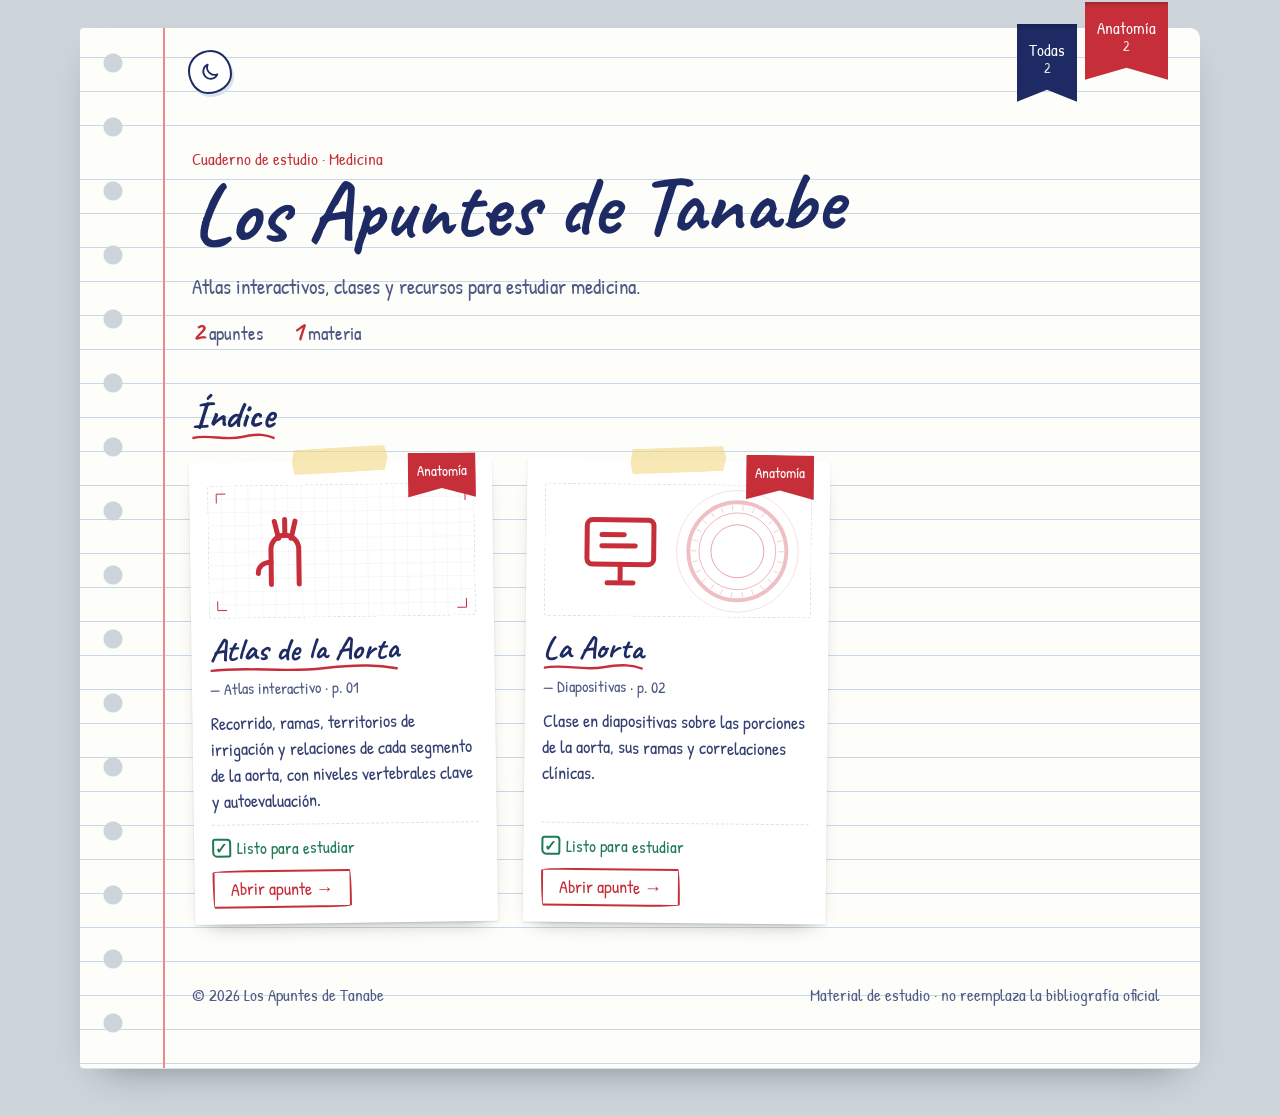
==== commit 36751992: "Add files via upload" ====
--- a/index.html
+++ b/index.html
@@ -8,6 +8,7 @@
 <link rel="preconnect" href="https://fonts.googleapis.com">
 <link rel="preconnect" href="https://fonts.gstatic.com" crossorigin>
 <link rel="stylesheet" href="https://fonts.googleapis.com/css2?family=Caveat:wght@500;700&family=Patrick+Hand&display=swap">
+<script>try{var t=localStorage.getItem('med-tema');if(t==='light'||t==='dark')document.documentElement.setAttribute('data-theme',t)}catch(e){}</script>
 <link rel="stylesheet" href="estilo.css">
 <style>
 .mesa{padding-inline:16px;padding-block:28px 48px}
@@ -23,6 +24,7 @@
 .hoja::before{content:"";position:absolute;left:22px;top:24px;bottom:24px;width:22px;
   background:radial-gradient(circle at 11px 11px,var(--hole) 0 9px,transparent 10px) 0 0/22px 64px repeat-y}
 /* marcadores de página (áreas) */
+.hoja .tema{position:absolute;top:22px;left:calc(var(--m) + 24px)}
 .marcadores{position:absolute;top:-4px;right:32px;display:flex;gap:8px;align-items:flex-start;max-width:calc(100% - var(--m) - 60px);flex-wrap:wrap;justify-content:flex-end}
 .cinta{position:relative;font-family:var(--body);font-size:17px;line-height:1.15;color:var(--on-c);background:var(--c);border:0;cursor:pointer;
   padding:16px 12px 26px;min-width:58px;max-width:140px;text-align:center;
@@ -63,7 +65,8 @@
 @media (max-width:700px){
   .hoja{--m:40px;padding:104px 18px 40px calc(var(--m) + 14px)}
   .hoja::before{left:8px;width:18px;background:radial-gradient(circle at 9px 9px,var(--hole) 0 7px,transparent 8px) 0 0/18px 56px repeat-y}
-  .marcadores{right:12px;left:calc(var(--m) + 6px);max-width:none;justify-content:flex-start}
+  .marcadores{right:62px;left:calc(var(--m) + 6px);max-width:none;justify-content:flex-start}
+  .hoja .tema{left:auto;right:12px;top:14px}
   .cinta{min-width:0;padding:12px 9px 20px;font-size:15px}
   .grid{grid-template-columns:1fr}
 }
@@ -72,6 +75,7 @@
 <body>
 <div class="mesa">
   <main class="hoja">
+    <button class="tema" type="button" id="tema" aria-label="Cambiar a modo noche"></button>
     <nav class="marcadores" id="marcadores" aria-label="Filtrar por área"></nav>
     <header>
       <div class="eyebrow">Cuaderno de estudio · Medicina</div>
@@ -93,6 +97,7 @@
 
 <script src="comun.js"></script>
 <script>
+MED.tema(document.getElementById('tema'));
 const $ = id => document.getElementById(id), E = MED.esc;
 let datos = [], area = 'Todas';
 try { area = localStorage.getItem('med-area') || 'Todas'; } catch(e) {}
--- a/estilo.css
+++ b/estilo.css
@@ -55,4 +55,8 @@
 .state::before{display:grid;place-items:center;font-size:15px;line-height:1;font-weight:700}
 .state.live::before{content:"✓"}
 .state.dev{color:var(--dev)}
+.tema{width:44px;height:44px;display:inline-grid;place-items:center;padding:0;cursor:pointer;color:var(--ink);background:var(--card);
+  border:2px solid var(--ink);border-radius:52% 48% 55% 45%/47% 55% 45% 53%;box-shadow:2px 3px 0 var(--rule);transition:transform .2s;z-index:2}
+.tema:hover{transform:rotate(-12deg)}
+.tema svg{width:22px;height:22px;fill:none;stroke:currentColor;stroke-width:1.9;stroke-linecap:round;stroke-linejoin:round}
 @media (prefers-reduced-motion:reduce){*{transition:none!important;animation:none!important}}
